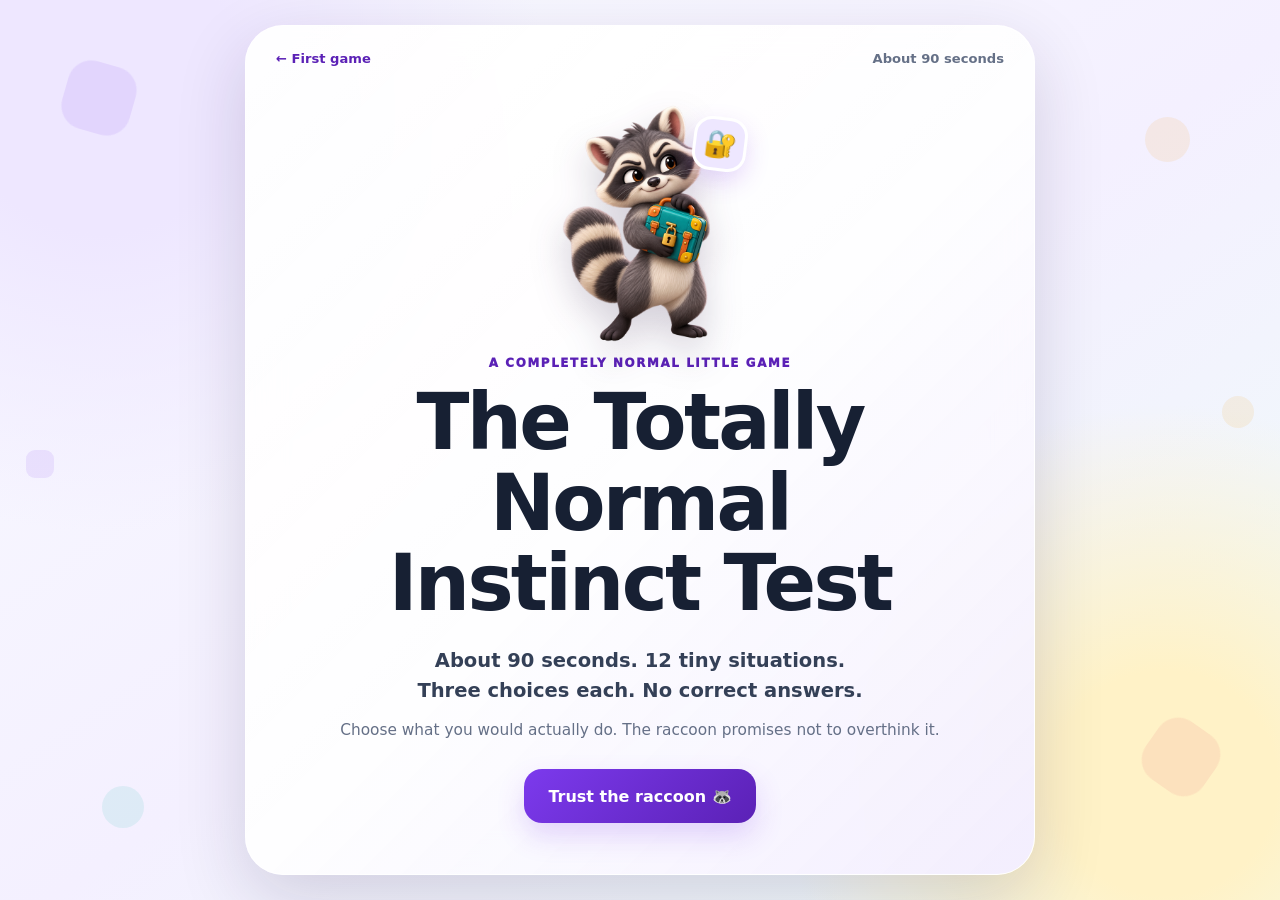
==== personality.html @ 2c53107f "Add surprising personality game with meme reactions" ====
<!doctype html>
<html lang="en">
<head>
  <meta charset="UTF-8">
  <meta name="viewport" content="width=device-width, initial-scale=1.0">
  <meta name="description" content="A completely normal one-minute instinct game with absolutely no suspicious ending">
  <meta name="theme-color" content="#f3efff">
  <title>The Totally Normal Instinct Test</title>
  <link rel="preload" href="assets/raccoon-mascot.png" as="image">
  <link rel="preconnect" href="https://giphy.com">
  <link rel="stylesheet" href="personality.css">
</head>
<body data-theme="violet">
  <div class="ambient-shapes" aria-hidden="true">
    <span></span><span></span><span></span><span></span><span></span><span></span>
  </div>

  <main class="game-shell" id="game" data-view="start">
    <nav class="game-nav" aria-label="Game navigation">
      <a href="./" class="back-link">← First game</a>
      <span class="round-time">About 90 seconds</span>
    </nav>

    <header class="progress-header" id="progressHeader" hidden>
      <div class="progress-copy">
        <span id="progressLabel">Question 1 of 12</span>
        <span id="progressStatus">Instinct check</span>
      </div>
      <div class="progress-track" id="progressTrack" role="progressbar" aria-valuemin="0" aria-valuemax="12" aria-valuenow="1">
        <span class="progress-bar" id="progressBar"></span>
      </div>
    </header>

    <div class="mascot-stage" id="mascotStage" aria-hidden="true">
      <span class="mascot-prop" id="mascotProp">🔐</span>
      <img class="mascot" id="mascot" src="assets/raccoon-mascot.png" alt="">
      <div class="collected-icons" id="collectedIcons"></div>
    </div>

    <section class="screen start-screen" id="startScreen" aria-labelledby="startTitle">
      <p class="eyebrow">A completely normal little game</p>
      <h1 id="startTitle" tabindex="-1">The Totally Normal Instinct Test</h1>
      <p class="lead"><strong>About 90 seconds. 12 tiny situations. Three choices each. No correct answers.</strong></p>
      <p class="supporting">Choose what you would actually do. The raccoon promises not to overthink it.</p>
      <button class="button primary" id="startButton" type="button">Trust the raccoon 🦝</button>
    </section>

    <section class="screen question-screen" id="questionScreen" aria-labelledby="questionTitle" hidden>
      <p class="eyebrow" id="questionEyebrow">Instinct choice 1</p>
      <h2 id="questionTitle" tabindex="-1">What would you actually do?</h2>
      <p class="question-hint" id="questionHint">Go with your first honest answer.</p>
      <div class="choice-grid" id="choiceGrid"></div>
    </section>

    <section class="screen reaction-screen" id="reactionScreen" aria-labelledby="reactionTitle" hidden>
      <p class="eyebrow" id="reactionEyebrow">Extremely serious observation</p>
      <div class="reaction-gif-frame" id="reactionGifFrame">
        <iframe
          id="reactionGif"
          class="reaction-gif"
          src="about:blank"
          title="Meme reaction"
          allow="autoplay; fullscreen"
          referrerpolicy="no-referrer"
        ></iframe>
      </div>
      <a class="gif-credit" id="gifCredit" href="https://giphy.com/" target="_blank" rel="noopener noreferrer">via GIPHY</a>
      <h2 id="reactionTitle" tabindex="-1">Vibe scan in progress.</h2>
      <p class="reaction-caption">Next situation arriving automatically…</p>
      <div class="reaction-timer" aria-hidden="true"><span id="reactionTimerBar"></span></div>
    </section>

    <section class="screen analysis-screen" id="analysisScreen" aria-labelledby="analysisTitle" hidden>
      <p class="eyebrow">Official analysis in progress</p>
      <h2 id="analysisTitle" tabindex="-1">Consulting the very serious algorithm…</h2>
      <div class="analysis-list" aria-live="polite">
        <p data-analysis-step="0"><span>✓</span> Sorting twelve highly important decisions</p>
        <p data-analysis-step="1"><span>✓</span> Cross-checking raccoon diplomacy</p>
        <p data-analysis-step="2"><span>✓</span> Asking the refrigerator—and regretting it</p>
      </div>
      <div class="thinking-dots" aria-hidden="true"><span></span><span></span><span></span></div>
    </section>

    <section class="screen fake-result-screen" id="fakeResultScreen" aria-labelledby="fakeResultTitle" hidden>
      <p class="eyebrow">Official result</p>
      <div class="certificate" id="certificate">
        <span class="certificate-seal" aria-hidden="true">★</span>
        <p>THIS CERTIFIES THAT YOU ARE</p>
        <h2 id="fakeResultTitle" tabindex="-1">The Thoughtful Side-Quest Goblin</h2>
        <small>Qualified in vibes, backup plans, and snack law.</small>
      </div>
      <p class="certificate-note">Please allow 3–5 business days for this result to make sense.</p>
    </section>

    <section class="screen twist-screen" id="twistScreen" aria-labelledby="twistTitle" hidden>
      <p class="eyebrow alert">Certificate compromised</p>
      <div class="record-scratch" aria-hidden="true">⏪</div>
      <h2 id="twistTitle" tabindex="-1">Wait… that result was nonsense.</h2>
      <p class="lead">The raccoon has been collecting something else this whole time.</p>
    </section>

    <section class="screen result-screen" id="resultScreen" aria-labelledby="resultTitle" hidden>
      <p class="eyebrow">The real result</p>
      <h2 id="resultTitle" tabindex="-1">Your Good-Day Blueprint</h2>
      <p class="result-intro">Plot twist: these choices were quietly showing what helps you feel comfortable, cared for, and excited.</p>

      <div class="blueprint-grid" id="blueprintGrid"></div>

      <div class="absurd-notes" id="absurdNotes" aria-label="Unofficial bonus findings"></div>

      <div class="final-question" aria-labelledby="finalQuestionTitle">
        <p class="eyebrow">One last thing</p>
        <h3 id="finalQuestionTitle">Should I turn this blueprint into a real little experience for us?</h3>
        <p>Every answer is valid. Even the raccoon agrees.</p>
        <div class="final-choice-grid" id="finalChoiceGrid">
          <button class="button final-choice" type="button" data-response="use_settings">Yes—use my settings ✨</button>
          <button class="button final-choice" type="button" data-response="show_idea">Show me the idea first 🔎</button>
          <button class="button final-choice" type="button" data-response="not_now">Not right now 🙂</button>
        </div>
      </div>
    </section>

    <section class="screen ending-screen" id="endingScreen" aria-labelledby="endingTitle" hidden>
      <p class="eyebrow" id="endingEyebrow">Blueprint received</p>
      <h2 id="endingTitle" tabindex="-1">Settings saved! 🎉</h2>
      <p class="lead" id="endingMessage"></p>
      <p class="ending-joke" id="endingJoke"></p>
      <div class="ending-actions">
        <button class="button primary" id="replayButton" type="button">Play again ↻</button>
        <a class="button secondary" href="./">Play the first game</a>
      </div>
    </section>
  </main>

  <div class="confetti" id="confetti" aria-hidden="true"></div>
  <script type="module" src="personality.js"></script>
</body>
</html>
---- personality.css ----
:root {
  --ink: #172033;
  --muted: #657087;
  --surface: rgba(255, 255, 255, .9);
  --surface-solid: #ffffff;
  --accent: #7c3aed;
  --accent-dark: #5b21b6;
  --accent-soft: #eee7ff;
  --accent-glow: rgba(124, 58, 237, .2);
  --warm: #f59e0b;
  --shadow: 0 24px 70px rgba(35, 27, 66, .16);
  font-family: Inter, ui-rounded, "SF Pro Rounded", "Segoe UI", system-ui, sans-serif;
  color: var(--ink);
  background: #f4f0ff;
}

* { box-sizing: border-box; }

html { min-width: 320px; }

body {
  min-height: 100dvh;
  margin: 0;
  padding: 22px;
  display: grid;
  grid-template-columns: minmax(0, 1fr);
  place-items: center;
  overflow-x: hidden;
  background:
    radial-gradient(circle at 8% 10%, var(--accent-soft) 0 10%, transparent 31%),
    radial-gradient(circle at 91% 87%, #fff2c7 0 8%, transparent 27%),
    linear-gradient(145deg, #f9fbff, #f4f0ff 52%, #eefcf9);
  transition: background .5s ease;
}

body[data-theme="teal"] {
  --accent: #0f9f91;
  --accent-dark: #08746b;
  --accent-soft: #daf8f3;
  --accent-glow: rgba(15, 159, 145, .2);
}

body[data-theme="orange"] {
  --accent: #e97917;
  --accent-dark: #b94e0a;
  --accent-soft: #ffead5;
  --accent-glow: rgba(233, 121, 23, .2);
}

body[data-theme="blue"] {
  --accent: #2878d0;
  --accent-dark: #16569c;
  --accent-soft: #deedff;
  --accent-glow: rgba(40, 120, 208, .2);
}

body[data-theme="green"] {
  --accent: #2b9348;
  --accent-dark: #17672e;
  --accent-soft: #e0f6df;
  --accent-glow: rgba(43, 147, 72, .2);
}

body[data-theme="coral"] {
  --accent: #e25462;
  --accent-dark: #b82f48;
  --accent-soft: #ffe2e5;
  --accent-glow: rgba(226, 84, 98, .2);
}

body[data-theme="gold"] {
  --accent: #ca8703;
  --accent-dark: #956000;
  --accent-soft: #fff0c7;
  --accent-glow: rgba(202, 135, 3, .2);
}

button, a { font: inherit; }

button { -webkit-tap-highlight-color: transparent; }

[hidden] { display: none !important; }

.ambient-shapes span {
  position: fixed;
  z-index: 0;
  width: 70px;
  height: 70px;
  border-radius: 24px;
  background: var(--accent);
  opacity: .1;
  pointer-events: none;
  animation: ambient-float 8s ease-in-out infinite;
  transition: background .5s ease;
}

.ambient-shapes span:nth-child(1) { top: 7%; left: 5%; rotate: 16deg; }
.ambient-shapes span:nth-child(2) { top: 13%; right: 7%; width: 45px; height: 45px; border-radius: 50%; background: #f59e0b; animation-delay: -2s; }
.ambient-shapes span:nth-child(3) { bottom: 8%; left: 8%; width: 42px; height: 42px; border-radius: 50%; background: #14b8a6; animation-delay: -4s; }
.ambient-shapes span:nth-child(4) { right: 5%; bottom: 12%; rotate: 35deg; background: #e25462; animation-delay: -1s; }
.ambient-shapes span:nth-child(5) { top: 50%; left: 2%; width: 28px; height: 28px; border-radius: 9px; animation-delay: -5s; }
.ambient-shapes span:nth-child(6) { top: 44%; right: 2%; width: 32px; height: 32px; border-radius: 50%; background: #f59e0b; animation-delay: -3s; }

.game-shell {
  position: relative;
  z-index: 1;
  width: min(790px, 100%);
  min-width: 0;
  min-height: min(850px, calc(100dvh - 44px));
  padding: 68px 52px 44px;
  overflow: hidden;
  border: 1px solid rgba(255, 255, 255, .85);
  border-radius: 38px;
  background: var(--surface);
  box-shadow: var(--shadow);
  backdrop-filter: blur(18px);
}

.game-shell::before {
  content: "";
  position: absolute;
  z-index: -1;
  inset: 0;
  background: linear-gradient(135deg, rgba(255,255,255,.54), transparent 52%, var(--accent-soft));
  opacity: .72;
  transition: background .5s ease;
}

.game-nav {
  position: absolute;
  top: 25px;
  left: 30px;
  right: 30px;
  display: flex;
  align-items: center;
  justify-content: space-between;
  gap: 12px;
  color: var(--muted);
  font-size: .82rem;
  font-weight: 800;
}

.back-link {
  color: var(--accent-dark);
  text-decoration: none;
}

.back-link:hover { text-decoration: underline; }
.back-link:focus-visible, .button:focus-visible { outline: 4px solid var(--accent-glow); outline-offset: 4px; }

.progress-header {
  width: min(590px, calc(100% - 210px));
  margin: 2px 0 8px auto;
}

.progress-copy {
  display: flex;
  justify-content: space-between;
  gap: 12px;
  margin-bottom: 8px;
  color: var(--muted);
  font-size: .78rem;
  font-weight: 900;
  letter-spacing: .02em;
}

.progress-track {
  height: 9px;
  overflow: hidden;
  border-radius: 999px;
  background: rgba(100, 112, 135, .13);
}

.progress-bar {
  display: block;
  width: 0;
  height: 100%;
  border-radius: inherit;
  background: linear-gradient(90deg, var(--accent), var(--warm));
  transition: width .45s cubic-bezier(.2, .75, .2, 1);
}

.mascot-stage {
  position: relative;
  width: 220px;
  height: 260px;
  margin: 0 auto 2px;
  display: grid;
  place-items: end center;
}

.mascot {
  position: relative;
  z-index: 2;
  width: 185px;
  max-height: 255px;
  object-fit: contain;
  filter: drop-shadow(0 17px 18px rgba(45, 31, 70, .2));
  transform-origin: 50% 84%;
  animation: mascot-idle 3.2s ease-in-out infinite;
  user-select: none;
}

.mascot-prop {
  position: absolute;
  z-index: 3;
  top: 23px;
  right: 3px;
  width: 54px;
  height: 54px;
  display: grid;
  place-items: center;
  border: 3px solid white;
  border-radius: 18px;
  background: var(--accent-soft);
  box-shadow: 0 10px 24px var(--accent-glow);
  font-size: 1.65rem;
  rotate: 7deg;
  transition: background .4s ease;
}

.collected-icons {
  position: absolute;
  z-index: 4;
  left: 50%;
  bottom: 2px;
  width: 260px;
  display: flex;
  justify-content: center;
  flex-wrap: wrap;
  gap: 3px;
  translate: -50% 0;
  pointer-events: none;
}

.collected-icons span {
  width: 25px;
  height: 25px;
  display: grid;
  place-items: center;
  border: 2px solid white;
  border-radius: 50%;
  background: var(--surface-solid);
  box-shadow: 0 4px 9px rgba(32, 38, 57, .14);
  font-size: .78rem;
  animation: icon-pop .35s cubic-bezier(.2, .8, .25, 1.25) both;
}

.mascot-stage[data-pose="wiggle"] .mascot { animation: mascot-wiggle .55s ease-in-out 2; }
.mascot-stage[data-pose="bounce"] .mascot { animation: mascot-bounce .65s ease-in-out 2; }
.mascot-stage[data-pose="nod"] .mascot { animation: mascot-nod .58s ease-in-out 2; }
.mascot-stage[data-pose="inspect"] .mascot { animation: mascot-inspect .75s ease-in-out 2; }
.mascot-stage[data-pose="freeze"] .mascot { animation: mascot-freeze .8s ease both; }
.mascot-stage[data-pose="steal"] .mascot { animation: mascot-steal 1.45s cubic-bezier(.2, .7, .2, 1) both; }
.mascot-stage[data-pose="celebrate"] .mascot { animation: mascot-celebrate .6s ease-in-out infinite alternate; }

.screen {
  width: 100%;
  text-align: center;
  animation: screen-in .42s cubic-bezier(.2, .72, .2, 1) both;
}

.eyebrow {
  margin: 0 0 12px;
  color: var(--accent-dark);
  font-size: .74rem;
  font-weight: 950;
  letter-spacing: .14em;
  text-transform: uppercase;
}

.eyebrow.alert { color: #c23645; }

h1, h2, h3, p { text-wrap: balance; }

h1, h2, h3 {
  margin: 0;
  line-height: 1.04;
  letter-spacing: -.035em;
}

h1:focus, h2:focus { outline: none; }

h1 { font-size: clamp(2.65rem, 7vw, 4.85rem); }
h2 { font-size: clamp(2rem, 5.4vw, 3.5rem); }
h3 { font-size: clamp(1.5rem, 4vw, 2.2rem); }

.lead {
  max-width: 590px;
  margin: 22px auto 0;
  color: #344057;
  font-size: clamp(1.04rem, 2.4vw, 1.22rem);
  line-height: 1.55;
}

.supporting, .question-hint, .reaction-caption, .certificate-note, .result-intro, .final-question > p, .ending-joke {
  max-width: 600px;
  margin: 12px auto 0;
  color: var(--muted);
  font-size: .96rem;
  line-height: 1.55;
}

.button {
  min-height: 54px;
  border: 0;
  border-radius: 18px;
  padding: 15px 24px;
  display: inline-flex;
  align-items: center;
  justify-content: center;
  color: inherit;
  font-weight: 900;
  line-height: 1.2;
  text-align: center;
  text-decoration: none;
  cursor: pointer;
  transition: translate .2s ease, transform .2s ease, box-shadow .2s ease, opacity .2s ease;
}

.button:hover { translate: 0 -3px; }
.button:active { translate: 0 0; transform: scale(.985); }
.button:disabled { opacity: .55; cursor: default; translate: 0 0; }

.primary {
  margin-top: 27px;
  color: white;
  background: linear-gradient(135deg, var(--accent), var(--accent-dark));
  box-shadow: 0 13px 28px var(--accent-glow);
}

.secondary {
  color: var(--accent-dark);
  background: var(--accent-soft);
  box-shadow: inset 0 0 0 2px var(--accent-glow);
}

.question-screen { margin-top: 12px; }
.question-screen h2 { max-width: 680px; margin-inline: auto; }

.choice-grid {
  margin-top: 28px;
  display: grid;
  grid-template-columns: repeat(3, minmax(0, 1fr));
  gap: 13px;
}

.choice-card {
  position: relative;
  min-height: 145px;
  padding: 18px 15px 16px;
  display: flex;
  flex-direction: column;
  gap: 9px;
  border: 2px solid rgba(101, 112, 135, .13);
  border-radius: 23px;
  color: var(--ink);
  background: rgba(255, 255, 255, .84);
  box-shadow: 0 10px 25px rgba(35, 41, 61, .08);
}

.choice-card:hover {
  border-color: var(--accent);
  box-shadow: 0 14px 28px var(--accent-glow);
}

.choice-card.chosen {
  border-color: var(--accent);
  background: var(--accent-soft);
  transform: scale(1.025);
}

.choice-icon {
  display: block;
  font-size: 2.05rem;
  line-height: 1;
}

.choice-label { font-size: .96rem; }

.reaction-screen { padding-top: 10px; }
.reaction-screen h2 { max-width: 650px; margin: 22px auto 0; }

.reaction-gif-frame {
  position: relative;
  width: min(390px, 100%);
  aspect-ratio: 16 / 10;
  margin: 3px auto 0;
  overflow: hidden;
  border: 4px solid white;
  border-radius: 24px;
  background: #111827;
  box-shadow: 0 16px 34px var(--accent-glow);
}

.reaction-gif-frame::after {
  content: "Reaction incoming…";
  position: absolute;
  z-index: 2;
  inset: 0;
  display: grid;
  place-items: center;
  color: white;
  background: linear-gradient(135deg, #232b3e, #111827);
  font-size: .86rem;
  font-weight: 900;
  letter-spacing: .04em;
  opacity: 0;
  pointer-events: none;
  transition: opacity .2s ease;
}

.reaction-gif-frame.is-loading::after { opacity: 1; }

.reaction-gif {
  position: absolute;
  inset: 0;
  width: 100%;
  height: 100%;
  border: 0;
}

.gif-credit {
  display: inline-block;
  margin-top: 7px;
  color: var(--warm);
  font-size: .72rem;
  font-weight: 900;
  letter-spacing: .05em;
  text-decoration: none;
  text-transform: uppercase;
}

.gif-credit:hover { text-decoration: underline; }

.reaction-timer {
  width: min(430px, 90%);
  height: 6px;
  margin: 22px auto 0;
  overflow: hidden;
  border-radius: 999px;
  background: rgba(101, 112, 135, .12);
}

.reaction-timer span {
  display: block;
  width: 0;
  height: 100%;
  border-radius: inherit;
  background: linear-gradient(90deg, var(--accent), var(--warm));
}

.reaction-timer span.running { animation: reaction-time var(--reaction-duration, 3s) linear forwards; }

.analysis-screen { padding-top: 8px; }

.analysis-list {
  width: min(560px, 100%);
  margin: 28px auto 0;
  display: grid;
  gap: 10px;
  text-align: left;
}

.analysis-list p {
  margin: 0;
  padding: 14px 16px;
  border-radius: 16px;
  color: var(--muted);
  background: rgba(255, 255, 255, .72);
  box-shadow: inset 0 0 0 1px rgba(101, 112, 135, .12);
  opacity: .42;
  transform: translateY(5px);
  transition: opacity .35s ease, transform .35s ease, color .35s ease;
}

.analysis-list p.done { color: var(--accent-dark); opacity: 1; transform: translateY(0); }
.analysis-list p span { margin-right: 9px; font-weight: 950; }

.thinking-dots {
  height: 30px;
  margin-top: 21px;
  display: flex;
  align-items: center;
  justify-content: center;
  gap: 8px;
}

.thinking-dots span {
  width: 9px;
  height: 9px;
  border-radius: 50%;
  background: var(--accent);
  animation: dot-bounce .75s ease-in-out infinite alternate;
}

.thinking-dots span:nth-child(2) { animation-delay: .15s; }
.thinking-dots span:nth-child(3) { animation-delay: .3s; }

.certificate {
  position: relative;
  width: min(590px, 100%);
  margin: 8px auto 0;
  padding: 38px 30px 34px;
  border: 4px double #b9830a;
  border-radius: 12px;
  background: linear-gradient(145deg, #fffdf5, #fff3ca);
  box-shadow: 0 20px 45px rgba(116, 79, 8, .18);
  rotate: -1deg;
  animation: certificate-arrive .65s cubic-bezier(.2, .8, .2, 1.2) both;
}

.certificate p {
  margin: 0 0 13px;
  color: #84640f;
  font-size: .72rem;
  font-weight: 950;
  letter-spacing: .14em;
}

.certificate h2 { color: #4f3a08; font-family: Georgia, serif; font-size: clamp(2rem, 5vw, 3.2rem); }
.certificate small { display: block; margin-top: 17px; color: #84640f; font-weight: 700; }

.certificate-seal {
  position: absolute;
  top: -20px;
  right: -15px;
  width: 58px;
  height: 58px;
  display: grid;
  place-items: center;
  border: 5px solid #ffdc6d;
  border-radius: 50%;
  color: #fff7cf;
  background: #bd3b47;
  box-shadow: 0 7px 15px rgba(83, 30, 38, .22);
  rotate: 11deg;
}

.record-scratch {
  width: 105px;
  height: 105px;
  margin: 0 auto 18px;
  display: grid;
  place-items: center;
  border-radius: 50%;
  background: var(--accent-soft);
  box-shadow: 0 13px 28px var(--accent-glow);
  font-size: 3.5rem;
  animation: scratch .48s steps(2, end) 3;
}

.result-screen { padding-bottom: 5px; }
.result-intro { font-size: 1.02rem; }

.blueprint-grid {
  margin-top: 27px;
  display: grid;
  grid-template-columns: repeat(2, minmax(0, 1fr));
  gap: 12px;
  text-align: left;
}

.blueprint-card {
  min-height: 145px;
  padding: 18px;
  border: 1px solid rgba(101, 112, 135, .14);
  border-radius: 20px;
  background: rgba(255, 255, 255, .78);
  box-shadow: 0 10px 24px rgba(31, 39, 61, .07);
  animation: blueprint-in .5s cubic-bezier(.2, .72, .2, 1) both;
  animation-delay: calc(var(--card-index) * 80ms);
}

.blueprint-card:last-child { grid-column: 1 / -1; }

.blueprint-heading {
  display: flex;
  align-items: center;
  gap: 9px;
  color: var(--accent-dark);
  font-size: .82rem;
  font-weight: 950;
  letter-spacing: .05em;
  text-transform: uppercase;
}

.blueprint-heading span { font-size: 1.45rem; }
.blueprint-card p { margin: 10px 0 0; color: #3f4b61; font-size: .91rem; line-height: 1.48; }

.absurd-notes {
  margin-top: 12px;
  padding: 15px 18px;
  display: flex;
  justify-content: center;
  flex-wrap: wrap;
  gap: 8px 16px;
  border-radius: 18px;
  color: #75580b;
  background: #fff6d9;
  font-size: .84rem;
  font-weight: 800;
}

.final-question {
  margin-top: 28px;
  padding: 27px 22px;
  border: 2px solid var(--accent-glow);
  border-radius: 25px;
  background: linear-gradient(145deg, rgba(255,255,255,.82), var(--accent-soft));
}

.final-choice-grid {
  margin-top: 22px;
  display: grid;
  grid-template-columns: repeat(3, minmax(0, 1fr));
  gap: 10px;
}

.final-choice {
  min-height: 82px;
  color: var(--accent-dark);
  background: var(--surface-solid);
  box-shadow: inset 0 0 0 2px var(--accent-glow), 0 8px 17px rgba(37, 43, 61, .07);
}

.final-choice:hover { box-shadow: inset 0 0 0 2px var(--accent), 0 12px 24px var(--accent-glow); }

.ending-actions {
  margin-top: 25px;
  display: flex;
  justify-content: center;
  flex-wrap: wrap;
  gap: 10px;
}

.ending-actions .primary { margin-top: 0; }

.confetti-piece {
  position: fixed;
  z-index: 10;
  top: -24px;
  width: 11px;
  height: 18px;
  border-radius: 3px;
  pointer-events: none;
  animation: confetti-fall 3s linear forwards;
}

@keyframes ambient-float { 50% { translate: 0 -16px; rotate: 7deg; } }
@keyframes screen-in { from { opacity: 0; transform: translateY(14px) scale(.99); } to { opacity: 1; transform: none; } }
@keyframes mascot-idle { 50% { transform: translateY(-7px) rotate(1deg); } }
@keyframes mascot-wiggle { 25% { transform: rotate(-5deg); } 50% { transform: rotate(5deg); } 75% { transform: rotate(-3deg); } }
@keyframes mascot-bounce { 50% { transform: translateY(-18px) scale(1.02); } }
@keyframes mascot-nod { 50% { transform: rotate(4deg) translateY(5px); } }
@keyframes mascot-inspect { 50% { transform: translateX(8px) rotate(5deg) scale(1.025); } }
@keyframes mascot-freeze { 30% { transform: scale(.96); } 100% { transform: rotate(-2deg); } }
@keyframes mascot-steal { 0% { transform: translateX(0) rotate(0); } 45% { transform: translateX(-45px) rotate(-8deg) scale(1.05); } 100% { transform: translateX(150%) rotate(9deg); opacity: .2; } }
@keyframes mascot-celebrate { to { transform: translateY(-13px) rotate(4deg); } }
@keyframes icon-pop { from { opacity: 0; transform: scale(0) rotate(-20deg); } to { opacity: 1; transform: scale(1); } }
@keyframes reaction-time { to { width: 100%; } }
@keyframes dot-bounce { to { transform: translateY(-9px); opacity: .42; } }
@keyframes certificate-arrive { from { opacity: 0; transform: scale(.75) rotate(7deg); } to { opacity: 1; transform: none; } }
@keyframes scratch { 50% { transform: translateX(-7px) rotate(-8deg); } }
@keyframes blueprint-in { from { opacity: 0; transform: translateY(10px); } to { opacity: 1; transform: none; } }
@keyframes confetti-fall { to { transform: translate3d(var(--drift), 110vh, 0) rotate(720deg); opacity: .75; } }

@media (max-width: 720px) {
  body { padding: 10px; place-items: stretch center; }
  .game-shell { min-height: calc(100dvh - 20px); padding: 62px 18px 30px; border-radius: 28px; }
  .game-nav { top: 20px; left: 20px; right: 20px; }
  .progress-header { width: 100%; margin: 0 auto 7px; }
  .mascot-stage { width: 175px; height: 190px; margin-bottom: 3px; }
  .mascot { width: 132px; max-height: 186px; }
  .mascot-prop { top: 11px; right: -1px; width: 46px; height: 46px; border-radius: 15px; font-size: 1.35rem; }
  .collected-icons { width: 235px; bottom: -1px; }
  .collected-icons span { width: 22px; height: 22px; font-size: .67rem; }
  h1 { font-size: clamp(2.35rem, 11vw, 3.4rem); }
  h2 { font-size: clamp(2rem, 9vw, 2.9rem); }
  .choice-grid { margin-top: 22px; grid-template-columns: 1fr; gap: 9px; }
  .choice-card { min-height: 74px; padding: 12px 14px; flex-direction: row; align-items: center; justify-content: flex-start; border-radius: 18px; text-align: left; }
  .choice-icon { width: 44px; flex: 0 0 44px; text-align: center; font-size: 1.75rem; }
  .choice-label { font-size: .96rem; }
  .reaction-gif-frame { width: min(350px, 100%); border-radius: 20px; }
  .analysis-list p { padding: 12px 13px; font-size: .86rem; }
  .certificate { padding: 33px 19px 28px; }
  .blueprint-grid { grid-template-columns: 1fr; }
  .blueprint-card:last-child { grid-column: auto; }
  .final-choice-grid { grid-template-columns: 1fr; }
  .final-choice { min-height: 58px; }
}

@media (max-width: 390px) {
  .game-shell { padding-inline: 14px; }
  .progress-copy { font-size: .73rem; }
  #progressStatus { display: none; }
  .mascot-stage { height: 172px; }
  .mascot { width: 120px; max-height: 168px; }
}

@media (max-width: 480px) {
  .round-time { display: none; }
}

@media (prefers-reduced-motion: reduce) {
  *, *::before, *::after {
    scroll-behavior: auto !important;
    animation-duration: .01ms !important;
    animation-iteration-count: 1 !important;
    transition-duration: .01ms !important;
  }
}
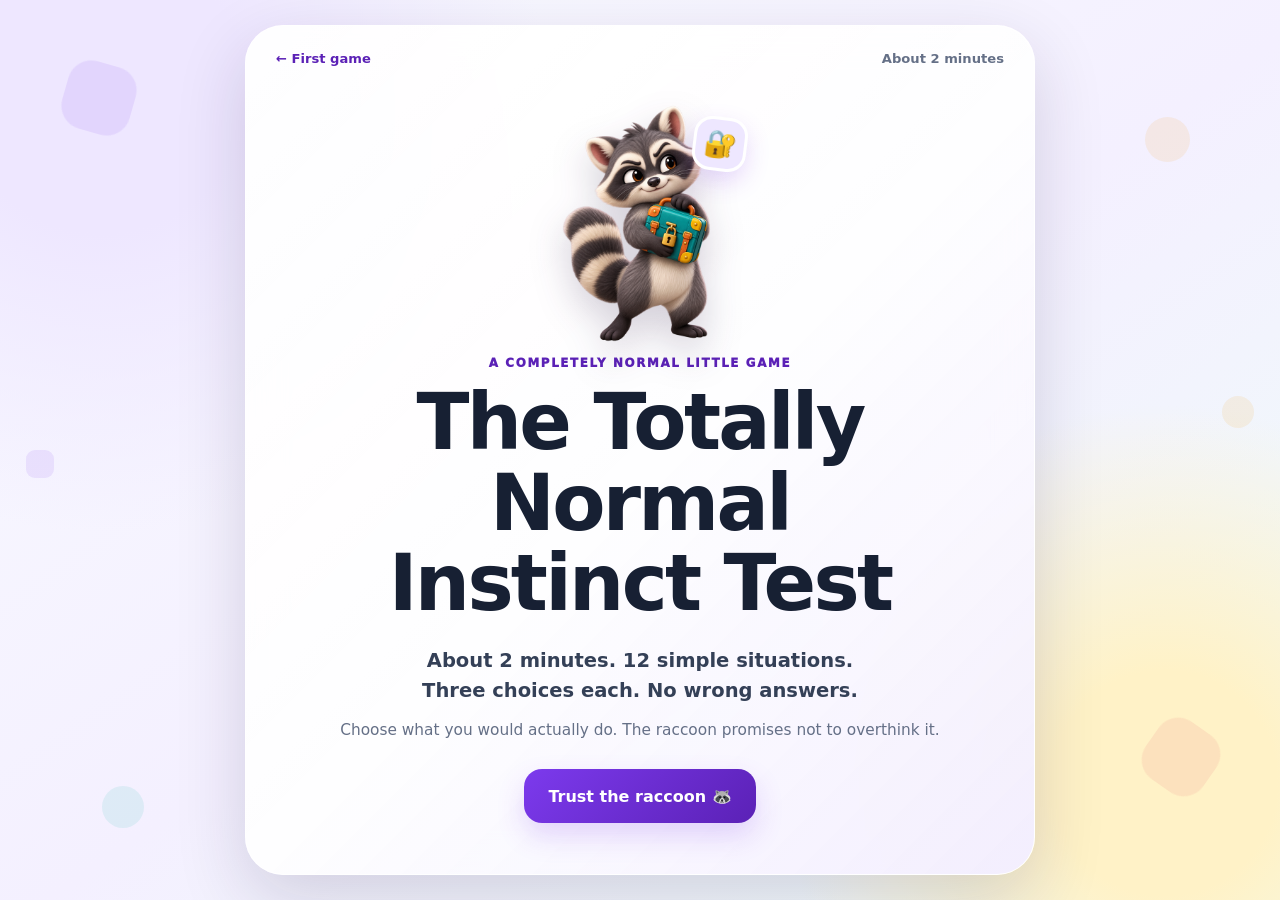
==== commit 237b64e3: "Improve personality quiz reactions and surprise ending" ====
--- a/personality.html
+++ b/personality.html
@@ -3,7 +3,7 @@
 <head>
   <meta charset="UTF-8">
   <meta name="viewport" content="width=device-width, initial-scale=1.0">
-  <meta name="description" content="A completely normal one-minute instinct game with absolutely no suspicious ending">
+  <meta name="description" content="A completely normal two-minute instinct game with absolutely no suspicious ending">
   <meta name="theme-color" content="#f3efff">
   <title>The Totally Normal Instinct Test</title>
   <link rel="preload" href="assets/raccoon-mascot.png" as="image">
@@ -18,7 +18,7 @@
   <main class="game-shell" id="game" data-view="start">
     <nav class="game-nav" aria-label="Game navigation">
       <a href="./" class="back-link">← First game</a>
-      <span class="round-time">About 90 seconds</span>
+      <span class="round-time">About 2 minutes</span>
     </nav>
 
     <header class="progress-header" id="progressHeader" hidden>
@@ -40,7 +40,7 @@
     <section class="screen start-screen" id="startScreen" aria-labelledby="startTitle">
       <p class="eyebrow">A completely normal little game</p>
       <h1 id="startTitle" tabindex="-1">The Totally Normal Instinct Test</h1>
-      <p class="lead"><strong>About 90 seconds. 12 tiny situations. Three choices each. No correct answers.</strong></p>
+      <p class="lead"><strong>About 2 minutes. 12 simple situations. Three choices each. No wrong answers.</strong></p>
       <p class="supporting">Choose what you would actually do. The raccoon promises not to overthink it.</p>
       <button class="button primary" id="startButton" type="button">Trust the raccoon 🦝</button>
     </section>
@@ -55,6 +55,10 @@
     <section class="screen reaction-screen" id="reactionScreen" aria-labelledby="reactionTitle" hidden>
       <p class="eyebrow" id="reactionEyebrow">Extremely serious observation</p>
       <div class="reaction-gif-frame" id="reactionGifFrame">
+        <div class="reaction-fallback" id="reactionFallback" aria-hidden="true">
+          <span id="reactionFallbackEmoji">🦝</span>
+          <small>The raccoon understood that reaction.</small>
+        </div>
         <iframe
           id="reactionGif"
           class="reaction-gif"
@@ -71,51 +75,93 @@
     </section>
 
     <section class="screen analysis-screen" id="analysisScreen" aria-labelledby="analysisTitle" hidden>
-      <p class="eyebrow">Official analysis in progress</p>
-      <h2 id="analysisTitle" tabindex="-1">Consulting the very serious algorithm…</h2>
+      <p class="eyebrow">12 out of 12 completed</p>
+      <h2 id="analysisTitle" tabindex="-1">Checking your highly scientific decisions…</h2>
       <div class="analysis-list" aria-live="polite">
-        <p data-analysis-step="0"><span>✓</span> Sorting twelve highly important decisions</p>
-        <p data-analysis-step="1"><span>✓</span> Cross-checking raccoon diplomacy</p>
-        <p data-analysis-step="2"><span>✓</span> Asking the refrigerator—and regretting it</p>
+        <p data-analysis-step="0"><span>✓</span> Reading all twelve answers</p>
+        <p data-analysis-step="1"><span>✓</span> Checking the raccoon snack report</p>
+        <p data-analysis-step="2"><span>✓</span> Ignoring the refrigerator's advice</p>
       </div>
       <div class="thinking-dots" aria-hidden="true"><span></span><span></span><span></span></div>
     </section>
 
-    <section class="screen fake-result-screen" id="fakeResultScreen" aria-labelledby="fakeResultTitle" hidden>
-      <p class="eyebrow">Official result</p>
-      <div class="certificate" id="certificate">
-        <span class="certificate-seal" aria-hidden="true">★</span>
-        <p>THIS CERTIFIES THAT YOU ARE</p>
-        <h2 id="fakeResultTitle" tabindex="-1">The Thoughtful Side-Quest Goblin</h2>
-        <small>Qualified in vibes, backup plans, and snack law.</small>
-      </div>
-      <p class="certificate-note">Please allow 3–5 business days for this result to make sense.</p>
+    <section class="screen countdown-screen" id="countdownScreen" aria-labelledby="countdownTitle" hidden>
+      <p class="eyebrow">Your result is ready</p>
+      <h2 id="countdownTitle" tabindex="-1">Wait for the surprise…</h2>
+      <div class="countdown-gift" aria-hidden="true">🎁</div>
+      <div class="countdown-number" id="countdownNumber" aria-live="polite">3</div>
+      <p class="supporting">No tapping. It will open by itself.</p>
     </section>
 
-    <section class="screen twist-screen" id="twistScreen" aria-labelledby="twistTitle" hidden>
-      <p class="eyebrow alert">Certificate compromised</p>
-      <div class="record-scratch" aria-hidden="true">⏪</div>
-      <h2 id="twistTitle" tabindex="-1">Wait… that result was nonsense.</h2>
-      <p class="lead">The raccoon has been collecting something else this whole time.</p>
+    <section class="screen prank-screen" id="prankScreen" aria-labelledby="prankTitle" hidden>
+      <p class="eyebrow alert">The surprise</p>
+      <div class="reaction-gif-frame" id="prankGifFrame">
+        <div class="reaction-fallback" id="prankFallback" aria-hidden="true">
+          <span>😏</span>
+          <small>Got you.</small>
+        </div>
+        <iframe
+          id="prankGif"
+          class="reaction-gif"
+          src="about:blank"
+          title="Got you prank reaction GIF"
+          allow="autoplay; fullscreen"
+          referrerpolicy="no-referrer"
+        ></iframe>
+      </div>
+      <a class="gif-credit" href="https://giphy.com/gifs/cbs-the-neighborhood-theneighborhood-cedric-entertainer-ue0FFiQufbwvI2Dyit" target="_blank" rel="noopener noreferrer">via GIPHY</a>
+      <h2 id="prankTitle" tabindex="-1">Nothing.</h2>
+      <p class="lead">I got you. 😌</p>
+    </section>
+
+    <section class="screen rescue-screen" id="rescueScreen" aria-labelledby="rescueTitle" hidden>
+      <p class="eyebrow alert">Wait…</p>
+      <div class="glitch-card" aria-hidden="true"><span>NOT THE REAL ENDING</span></div>
+      <h2 id="rescueTitle" tabindex="-1">Okay, that would have been rude.</h2>
+      <p class="lead">That was only the fake surprise.</p>
+    </section>
+
+    <section class="screen real-twist-screen" id="realTwistScreen" aria-labelledby="realTwistTitle" hidden>
+      <p class="eyebrow">Actual plot twist</p>
+      <div class="secret-file-icon" aria-hidden="true">🗂️</div>
+      <h2 id="realTwistTitle" tabindex="-1">I was secretly collecting instructions.</h2>
+      <p class="lead">Your answers were building a plan for a day you would actually enjoy.</p>
+    </section>
+
+    <section class="screen mission-build-screen" id="missionBuildScreen" aria-labelledby="missionBuildTitle" hidden>
+      <p class="eyebrow">Opening the classified file</p>
+      <h2 id="missionBuildTitle" tabindex="-1">Building your mission…</h2>
+      <div class="mission-preview-card" id="missionPreviewCard">
+        <span class="mission-preview-icon" id="missionPreviewIcon" aria-hidden="true">📍</span>
+        <strong id="missionPreviewLabel">The setting</strong>
+        <p id="missionPreviewText">Choosing the right kind of place…</p>
+      </div>
+      <div class="mission-build-progress" aria-hidden="true">
+        <span data-mission-dot="0"></span>
+        <span data-mission-dot="1"></span>
+        <span data-mission-dot="2"></span>
+      </div>
     </section>
 
     <section class="screen result-screen" id="resultScreen" aria-labelledby="resultTitle" hidden>
-      <p class="eyebrow">The real result</p>
-      <h2 id="resultTitle" tabindex="-1">Your Good-Day Blueprint</h2>
-      <p class="result-intro">Plot twist: these choices were quietly showing what helps you feel comfortable, cared for, and excited.</p>
+      <p class="eyebrow">Classified file unlocked</p>
+      <div class="mission-stamp">TOP SECRET · RACCOON APPROVED</div>
+      <h2 id="resultTitle" tabindex="-1">Operation Good Day</h2>
+      <p class="mission-archetype" id="missionArchetype"></p>
+      <p class="result-intro">Not a label or a test result—just the clearest clues your choices gave us.</p>
 
       <div class="blueprint-grid" id="blueprintGrid"></div>
 
       <div class="absurd-notes" id="absurdNotes" aria-label="Unofficial bonus findings"></div>
 
       <div class="final-question" aria-labelledby="finalQuestionTitle">
-        <p class="eyebrow">One last thing</p>
-        <h3 id="finalQuestionTitle">Should I turn this blueprint into a real little experience for us?</h3>
-        <p>Every answer is valid. Even the raccoon agrees.</p>
+        <p class="eyebrow">Mission file complete</p>
+        <h3 id="finalQuestionTitle">What should happen next?</h3>
+        <p>All three answers are completely okay.</p>
         <div class="final-choice-grid" id="finalChoiceGrid">
-          <button class="button final-choice" type="button" data-response="use_settings">Yes—use my settings ✨</button>
-          <button class="button final-choice" type="button" data-response="show_idea">Show me the idea first 🔎</button>
-          <button class="button final-choice" type="button" data-response="not_now">Not right now 🙂</button>
+          <button class="button final-choice" type="button" data-response="use_settings">Build the mission ✨</button>
+          <button class="button final-choice" type="button" data-response="show_idea">Show me a preview 🔎</button>
+          <button class="button final-choice" type="button" data-response="not_now">Save it for later 🙂</button>
         </div>
       </div>
     </section>
--- a/personality.css
+++ b/personality.css
@@ -293,7 +293,7 @@
   line-height: 1.55;
 }
 
-.supporting, .question-hint, .reaction-caption, .certificate-note, .result-intro, .final-question > p, .ending-joke {
+.supporting, .question-hint, .reaction-caption, .result-intro, .final-question > p, .ending-joke {
   max-width: 600px;
   margin: 12px auto 0;
   color: var(--muted);
@@ -412,8 +412,25 @@
 
 .reaction-gif-frame.is-loading::after { opacity: 1; }
 
+.reaction-fallback {
+  position: absolute;
+  z-index: 0;
+  inset: 0;
+  display: grid;
+  place-content: center;
+  gap: 8px;
+  color: white;
+  background: linear-gradient(145deg, #2c3448, #111827);
+  text-align: center;
+}
+
+.reaction-fallback span { font-size: 4.4rem; line-height: 1; }
+.reaction-fallback small { padding-inline: 18px; color: #dce4f3; font-weight: 800; }
+.reaction-gif-frame.is-fallback .reaction-gif { opacity: 0; }
+
 .reaction-gif {
   position: absolute;
+  z-index: 1;
   inset: 0;
   width: 100%;
   height: 100%;
@@ -497,61 +514,116 @@
 .thinking-dots span:nth-child(2) { animation-delay: .15s; }
 .thinking-dots span:nth-child(3) { animation-delay: .3s; }
 
-.certificate {
-  position: relative;
-  width: min(590px, 100%);
-  margin: 8px auto 0;
-  padding: 38px 30px 34px;
-  border: 4px double #b9830a;
-  border-radius: 12px;
-  background: linear-gradient(145deg, #fffdf5, #fff3ca);
-  box-shadow: 0 20px 45px rgba(116, 79, 8, .18);
-  rotate: -1deg;
-  animation: certificate-arrive .65s cubic-bezier(.2, .8, .2, 1.2) both;
-}
-
-.certificate p {
-  margin: 0 0 13px;
-  color: #84640f;
-  font-size: .72rem;
+.countdown-gift,
+.secret-file-icon {
+  width: 112px;
+  height: 112px;
+  margin: 25px auto 6px;
+  display: grid;
+  place-items: center;
+  border: 4px solid white;
+  border-radius: 32px;
+  background: var(--accent-soft);
+  box-shadow: 0 16px 32px var(--accent-glow);
+  font-size: 4rem;
+}
+
+.countdown-gift { animation: gift-shake .7s ease-in-out infinite; }
+
+.countdown-number {
+  min-height: 1.1em;
+  margin-top: 8px;
+  color: var(--accent-dark);
+  font-size: clamp(5rem, 17vw, 8rem);
   font-weight: 950;
-  letter-spacing: .14em;
-}
-
-.certificate h2 { color: #4f3a08; font-family: Georgia, serif; font-size: clamp(2rem, 5vw, 3.2rem); }
-.certificate small { display: block; margin-top: 17px; color: #84640f; font-weight: 700; }
-
-.certificate-seal {
-  position: absolute;
-  top: -20px;
-  right: -15px;
-  width: 58px;
-  height: 58px;
+  line-height: 1;
+  text-shadow: 0 12px 24px var(--accent-glow);
+  animation: countdown-pop .55s cubic-bezier(.2, .8, .2, 1.2) both;
+}
+
+.prank-screen h2 { margin-top: 20px; }
+
+.glitch-card {
+  width: min(520px, 100%);
+  margin: 12px auto 23px;
+  padding: 31px 18px;
+  overflow: hidden;
+  border: 3px solid #e25462;
+  border-radius: 18px;
+  color: white;
+  background: #151827;
+  box-shadow: 10px 8px 0 #14b8a6, -9px -7px 0 #7c3aed;
+  font-size: clamp(1.2rem, 4vw, 2rem);
+  font-weight: 950;
+  letter-spacing: .1em;
+  animation: glitch-jump .22s steps(2, end) 5;
+}
+
+.secret-file-icon { animation: file-unlock .65s cubic-bezier(.2, .8, .2, 1.2) both; }
+
+.mission-preview-card {
+  width: min(560px, 100%);
+  min-height: 185px;
+  margin: 28px auto 0;
+  padding: 24px;
   display: grid;
   place-items: center;
-  border: 5px solid #ffdc6d;
-  border-radius: 50%;
-  color: #fff7cf;
-  background: #bd3b47;
-  box-shadow: 0 7px 15px rgba(83, 30, 38, .22);
-  rotate: 11deg;
-}
-
-.record-scratch {
-  width: 105px;
-  height: 105px;
-  margin: 0 auto 18px;
-  display: grid;
-  place-items: center;
-  border-radius: 50%;
-  background: var(--accent-soft);
-  box-shadow: 0 13px 28px var(--accent-glow);
-  font-size: 3.5rem;
-  animation: scratch .48s steps(2, end) 3;
-}
+  gap: 9px;
+  border: 2px solid var(--accent-glow);
+  border-radius: 25px;
+  background: linear-gradient(145deg, rgba(255,255,255,.9), var(--accent-soft));
+  box-shadow: 0 16px 36px var(--accent-glow);
+}
+
+.mission-preview-card.changing { animation: mission-card-swap .45s cubic-bezier(.2, .72, .2, 1) both; }
+.mission-preview-icon { font-size: 3rem; line-height: 1; }
+.mission-preview-card strong { color: var(--accent-dark); font-size: .82rem; letter-spacing: .12em; text-transform: uppercase; }
+.mission-preview-card p { margin: 0; color: #344057; font-size: 1.08rem; font-weight: 800; line-height: 1.45; }
+
+.mission-build-progress {
+  margin-top: 21px;
+  display: flex;
+  justify-content: center;
+  gap: 8px;
+}
+
+.mission-build-progress span {
+  width: 34px;
+  height: 7px;
+  border-radius: 999px;
+  background: rgba(101, 112, 135, .16);
+  transition: background .25s ease, transform .25s ease;
+}
+
+.mission-build-progress span.active { background: var(--accent); transform: scaleX(1.12); }
 
 .result-screen { padding-bottom: 5px; }
 .result-intro { font-size: 1.02rem; }
+
+.mission-stamp {
+  width: fit-content;
+  margin: 0 auto 13px;
+  padding: 7px 12px;
+  border: 2px solid var(--accent);
+  border-radius: 8px;
+  color: var(--accent-dark);
+  font-size: .69rem;
+  font-weight: 950;
+  letter-spacing: .12em;
+  rotate: -2deg;
+}
+
+.mission-archetype {
+  width: fit-content;
+  margin: 14px auto 0;
+  padding: 8px 14px;
+  border-radius: 999px;
+  color: white;
+  background: linear-gradient(135deg, var(--accent), var(--accent-dark));
+  box-shadow: 0 9px 20px var(--accent-glow);
+  font-size: .84rem;
+  font-weight: 900;
+}
 
 .blueprint-grid {
   margin-top: 27px;
@@ -660,8 +732,11 @@
 @keyframes icon-pop { from { opacity: 0; transform: scale(0) rotate(-20deg); } to { opacity: 1; transform: scale(1); } }
 @keyframes reaction-time { to { width: 100%; } }
 @keyframes dot-bounce { to { transform: translateY(-9px); opacity: .42; } }
-@keyframes certificate-arrive { from { opacity: 0; transform: scale(.75) rotate(7deg); } to { opacity: 1; transform: none; } }
-@keyframes scratch { 50% { transform: translateX(-7px) rotate(-8deg); } }
+@keyframes gift-shake { 25% { transform: rotate(-5deg); } 50% { transform: translateY(-6px) rotate(5deg); } 75% { transform: rotate(-3deg); } }
+@keyframes countdown-pop { from { opacity: 0; transform: scale(.45); } to { opacity: 1; transform: scale(1); } }
+@keyframes glitch-jump { 50% { transform: translate(5px, -2px) skewX(-4deg); filter: hue-rotate(45deg); } }
+@keyframes file-unlock { from { opacity: 0; transform: rotate(-13deg) scale(.65); } to { opacity: 1; transform: none; } }
+@keyframes mission-card-swap { from { opacity: .15; transform: translateY(10px) scale(.98); } to { opacity: 1; transform: none; } }
 @keyframes blueprint-in { from { opacity: 0; transform: translateY(10px); } to { opacity: 1; transform: none; } }
 @keyframes confetti-fall { to { transform: translate3d(var(--drift), 110vh, 0) rotate(720deg); opacity: .75; } }
 
@@ -683,7 +758,7 @@
   .choice-label { font-size: .96rem; }
   .reaction-gif-frame { width: min(350px, 100%); border-radius: 20px; }
   .analysis-list p { padding: 12px 13px; font-size: .86rem; }
-  .certificate { padding: 33px 19px 28px; }
+  .countdown-gift, .secret-file-icon { width: 92px; height: 92px; border-radius: 26px; font-size: 3.2rem; }
   .blueprint-grid { grid-template-columns: 1fr; }
   .blueprint-card:last-child { grid-column: auto; }
   .final-choice-grid { grid-template-columns: 1fr; }
